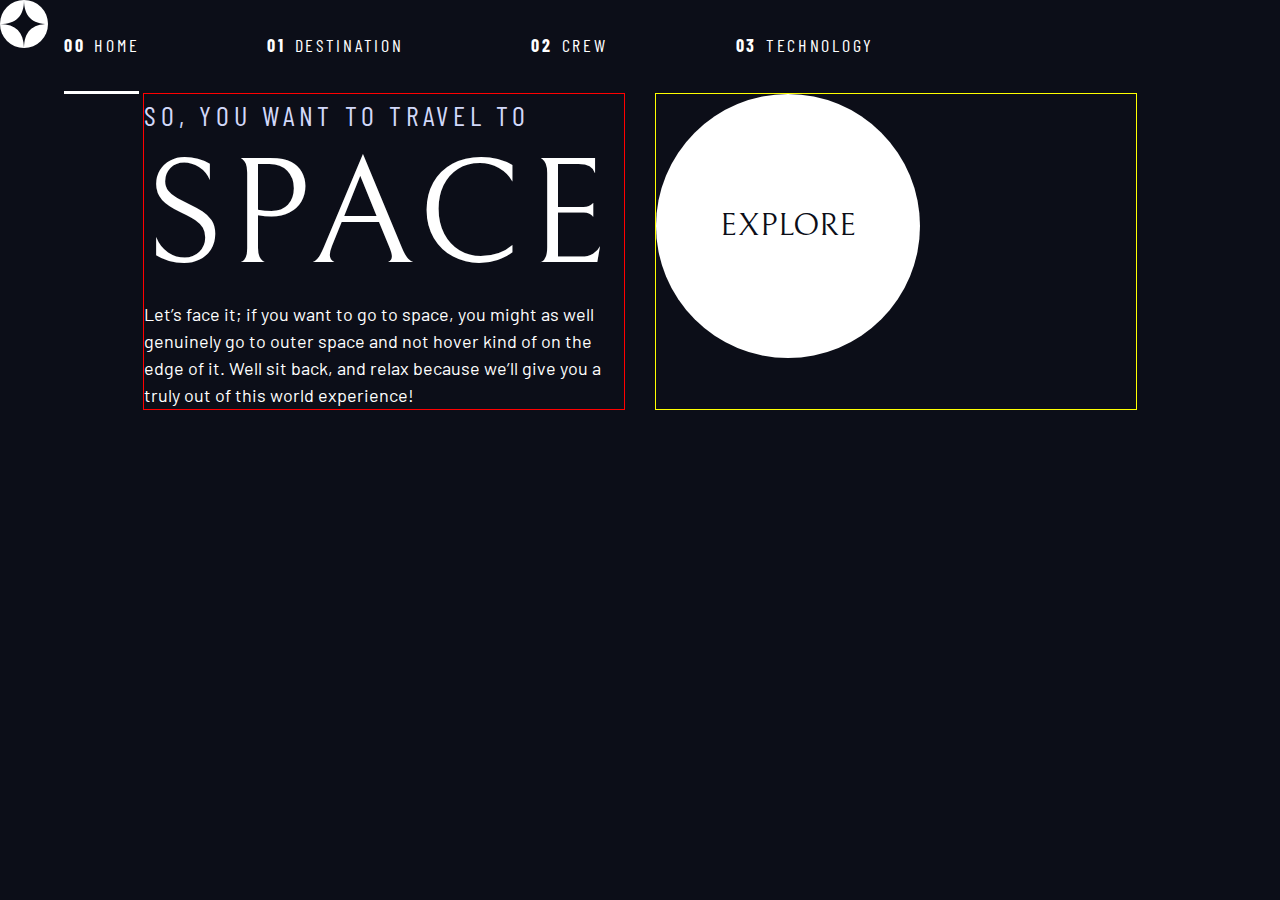
==== space-tourism-website-main/starter-code/index.html @ 01724c6e "basic grid layout" ====
<!DOCTYPE html>
<html lang="en">

<head>
  <meta charset="UTF-8">
  <meta name="viewport" content="width=device-width, initial-scale=1.0">

  <link rel="icon" type="image/png" sizes="32x32" href="./assets/favicon-32x32.png">
  <!-- Google fonts -->
  <link rel="preconnect" href="https://fonts.googleapis.com">
  <link rel="preconnect" href="https://fonts.gstatic.com" crossorigin>
  <link
    href="https://fonts.googleapis.com/css2?family=Barlow+Condensed:wght@400;700&family=Bellefair&family=Barlow:wght@400;700&display=swap"
    rel="stylesheet">

  <link rel="stylesheet" href="style.css">
  <title>Frontend Mentor | Space tourism website</title>
</head>



<body class="home">

  <header class="primary-header flex">
    <div>
      <img src="./assets/shared/logo.svg" alt="space tourism logo" class="logo">
    </div>
    <nav>
      <ul class="primary-navigation underline-indicators flex">
        <li class="active underline-indicators-hover"><a class="ff-sans-cond uppercase text-white letter-spacing-2"
            href="index.html"><span>00</span>Home</a>
        <li class="underline-indicators-hover"><a class="ff-sans-cond uppercase text-white letter-spacing-2"
            href="destination.html"><span>01</span>Destination</a>
        <li class="underline-indicators-hover"><a class="ff-sans-cond uppercase text-white letter-spacing-2" href="crew.html"><span>02</span>Crew</a>
        <li class="underline-indicators-hover"><a class="ff-sans-cond uppercase text-white letter-spacing-2"
            href="technology.html"><span>03</span>Technology</a>
      </ul>
    </nav>
  </header>

  <div class="grid-container">
    <div>
      <h1 class="text-accent fs-500 ff-sans-cond uppercase letter-spacing-1">So, you want to travel to
        <span class="fs-900 ff-serif text-white">Space</span>
      </h1>
      <p>Let’s face it; if you want to go to space, you might as well genuinely go to
        outer space and not hover kind of on the edge of it. Well sit back, and relax
        because we’ll give you a truly out of this world experience! </p>
    </div>
    <div>
      <a href="#" class="large-button uppercase ff-serif fs-600 text-dark bg-white">Explore</a>
    </div>
  </div>

</body>



</html>
---- space-tourism-website-main/starter-code/style.css ----
/* ------------------- */
/* Custom properties   */
/* ------------------- */

:root {
    /* colors */
    --clr-dark: 230 35% 7%;
    --clr-light: 231 77% 90%;
    --clr-white: 0 0% 100%;

    /* font-sizes */
    --fs-900: 9.375rem;
    --fs-800: 6.25rem;
    --fs-700: 3.5rem;
    --fs-600: 2rem;
    --fs-500: 1.75rem;
    --fs-400: 1.125rem;
    --fs-300: 1rem;
    --fs-200: 0.875rem;

    /* font-families */
    --ff-serif: "Bellefair", serif;
    --ff-sans-cond: "Barlow Condensed", sans-serif;
    --ff-sans-normal: "Barlow", sans-serif;
}


/* ------------------- */
/* Reset               */
/* ------------------- */

/* https://piccalil.li/blog/a-modern-css-reset/ */

/* Box sizing */
*,
*::before,
*::after {
    box-sizing: border-box;
}

/* Reset margins */
body,
h1,
h2,
h3,
h4,
h5,
p,
figure,
picture {
    margin: 0;
}

h1,
h2,
h3,
h4,
h5,
h6,
p {
    font-weight: 400;
}

/* set up the body */
body {
    font-family: var(--ff-sans-normal);
    font-size: var(--fs-400);
    color: hsl(var(--clr-white));
    background-color: hsl(var(--clr-dark));
    line-height: 1.5;
    min-height: 100vh;
}

/* make images easier to work with */
img,
picutre {
    max-width: 100%;
    display: block;
}

/* make form elements easier to work with */
input,
button,
textarea,
select {
    font: inherit;
}

/* remove animations for people who've turned them off */
@media (prefers-reduced-motion: reduce) {

    *,
    *::before,
    *::after {
        animation-duration: 0.01ms !important;
        animation-iteration-count: 1 !important;
        transition-duration: 0.01ms !important;
        scroll-behavior: auto !important;
    }
}


/* ------------------- */
/* Utility classes     */
/* ------------------- */

/* general */

.flex {
    display: flex;
    gap: var(--gap, 1rem);
}

.grid {
    display: grid;
    gap: var(--gap, 1rem);
}

.flow>*:where(:not(:first-child)) {
    margin-top: var(--flow-space, 1rem);
}

.container {
    padding-inline: 2em;
    margin-inline: auto;
    max-width: 80rem;
}
.grid-container {
    display: grid;
    column-gap: var(--container-gap, 2rem);
    grid-template-columns: minmax(2rem, 1fr) repeat(2, minmax(0, 30rem)) minmax(2rem, 1fr);
}

.grid-container>*:first-child {
    grid-column: 2;
    outline: 1px solid red;
}

.grid-container>*:last-child {
    grid-column: 3;
    outline: 1px solid yellow;

}
.sr-only {
    position: absolute;
    width: 1px;
    height: 1px;
    padding: 0;
    margin: -1px;
    overflow: hidden;
    clip: rect(0, 0, 0, 0);
    white-space: nowrap;
    /* added line */
    border: 0;
}

/* colors */

.bg-dark {
    background-color: hsl(var(--clr-dark));
}

.bg-accent {
    background-color: hsl(var(--clr-light));
}

.bg-white {
    background-color: hsl(var(--clr-white));
}

.text-dark {
    color: hsl(var(--clr-dark));
}

.text-accent {
    color: hsl(var(--clr-light));
}

.text-white {
    color: hsl(var(--clr-white));
}

/* typography */

.ff-serif {
    font-family: var(--ff-serif);
}

.ff-sans-cond {
    font-family: var(--ff-sans-cond);
}

.ff-sans-normal {
    font-family: var(--ff-sans-normal);
}

.letter-spacing-1 {
    letter-spacing: 4.75px;
}

.letter-spacing-2 {
    letter-spacing: 2.7px;
}

.letter-spacing-3 {
    letter-spacing: 2.35px;
}

.uppercase {
    text-transform: uppercase;
}

.fs-900 {
    font-size: var(--fs-900);
}

.fs-800 {
    font-size: var(--fs-800);
}

.fs-700 {
    font-size: var(--fs-700);
}

.fs-600 {
    font-size: var(--fs-600);
}

.fs-500 {
    font-size: var(--fs-500);
}

.fs-400 {
    font-size: var(--fs-400);
}

.fs-300 {
    font-size: var(--fs-300);
}

.fs-200 {
    font-size: var(--fs-200);
}

.fs-900,
.fs-800,
.fs-700,
.fs-600 {
    line-height: 1.1;
}

.numbered-title {
    font-family: var(--ff-sans-cond);
    font-size: var(--fs-500);
    text-transform: uppercase;
    letter-spacing: 4.72px;
}

.numbered-title span {
    margin-right: .5em;
    font-weight: 700;
    color: hsl(var(--clr-white) / .25);
}


/* ------------------- */
/* Compontents         */
/* ------------------- */

.large-button {
    position: relative;
    z-index: 1;
    display: inline-grid;
    place-items: center;
    padding: 0 2em;
    border-radius: 50%;
    aspect-ratio: 1;
    text-decoration: none;
}

.large-button::after {
    content: '';
    position: absolute;
    z-index: -1;
    width: 100%;
    height: 100%;
    background: hsl(var(--clr-white) / .1);
    border-radius: 50%;
    opacity: 0;
    transition: opacity 500ms linear, transform 750ms ease-in-out;
}

.large-button:hover::after,
.large-button:focus::after {
    opacity: 1;
    transform: scale(1.5);
}

.primary-navigation {
    --gap: 8rem;
    --underline-gap: 2rem;
    list-style: none;
    padding: 0;
    margin: 0;
}

.primary-navigation a {
    text-decoration: none;
}

.primary-navigation a>span {
    font-weight: 700;
    margin-right: .5em;
}

.underline-indicators>* {
    cursor: pointer;
    padding: var(--underline-gap, 1rem) 0;
    border: 0;
    border-bottom: .2rem solid hsl(var(--clr-white) / 0);
}

.underline-indicators-hover:hover,
.underline-indicators-hover:focus {
    border-color: hsl(var(--clr-white) / .5);
}

.underline-indicators>.active,
.underline-indicators>[aria-selected="true"] {
    color: hsl(var(--clr-white) / 1);
    border-color: hsl(var(--clr-white) / 1);
}

.tab-list {
    --gap: 2rem;
}

.dot-indicators>* {
    cursor: pointer;
    border: 0;
    border-radius: 50%;
    padding: .5em;
    background-color: hsl(var(--clr-white) / .25);
}

.dot-indicators-hover:hover,
.dot-indicators-hover:focus{
    background-color: hsl(var(--clr-white) / .5);
}

.dot-indicators>[aria-selected="true"] {
    background-color: hsl(var(--clr-white) / 1);
}
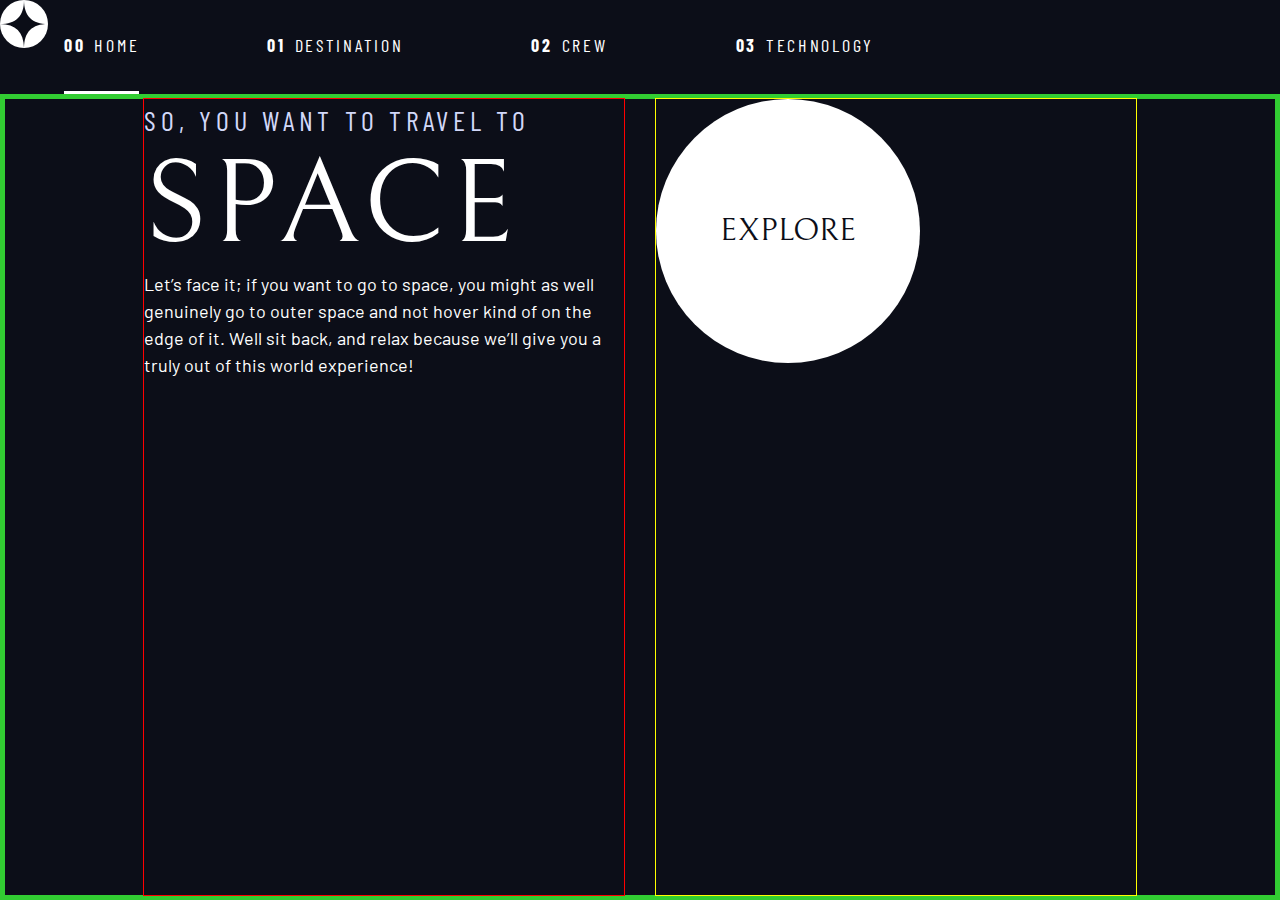
==== commit ae53c039: "tittle d.block" ====
--- a/space-tourism-website-main/starter-code/index.html
+++ b/space-tourism-website-main/starter-code/index.html
@@ -41,7 +41,7 @@
   <div class="grid-container">
     <div>
       <h1 class="text-accent fs-500 ff-sans-cond uppercase letter-spacing-1">So, you want to travel to
-        <span class="fs-900 ff-serif text-white">Space</span>
+        <span class="fs-900 ff-serif text-white d-block">Space</span>
       </h1>
       <p>Let’s face it; if you want to go to space, you might as well genuinely go to
         outer space and not hover kind of on the edge of it. Well sit back, and relax
--- a/space-tourism-website-main/starter-code/style.css
+++ b/space-tourism-website-main/starter-code/style.css
@@ -9,12 +9,12 @@
     --clr-white: 0 0% 100%;
 
     /* font-sizes */
-    --fs-900: 9.375rem;
-    --fs-800: 6.25rem;
-    --fs-700: 3.5rem;
-    --fs-600: 2rem;
+    --fs-900: clamp(5rem, 8vw + 1rem, 9.375rem);
+    --fs-800: 3.5rem;
+    --fs-700: 1.5rem;
+    --fs-600: 1rem;
     --fs-500: 1.75rem;
-    --fs-400: 1.125rem;
+    --fs-400: 0.9375rem;
     --fs-300: 1rem;
     --fs-200: 0.875rem;
 
@@ -22,6 +22,25 @@
     --ff-serif: "Bellefair", serif;
     --ff-sans-cond: "Barlow Condensed", sans-serif;
     --ff-sans-normal: "Barlow", sans-serif;
+}
+
+@media (min-width: 35em) {
+    :root {
+        --fs-800: 5rem;
+        --fs-700: 2.5rem;
+        --fs-600: 1.5rem;
+        --fs-400: 1rem;
+    }
+}
+
+@media (min-width: 45em) {
+    :root {
+        /* font-sizes */
+        --fs-800: 6.25rem;
+        --fs-700: 3.5rem;
+        --fs-600: 2rem;
+        --fs-400: 1.125rem;
+    }
 }
 
 
@@ -69,6 +88,9 @@
     background-color: hsl(var(--clr-dark));
     line-height: 1.5;
     min-height: 100vh;
+
+    display: grid;
+    grid-template-rows: min-content 1fr;
 }
 
 /* make images easier to work with */
@@ -115,6 +137,9 @@
     display: grid;
     gap: var(--gap, 1rem);
 }
+.d-block {
+    display: block;
+}
 
 .flow>*:where(:not(:first-child)) {
     margin-top: var(--flow-space, 1rem);
@@ -126,20 +151,25 @@
     max-width: 80rem;
 }
 .grid-container {
+    border: 5px solid limegreen;
     display: grid;
-    column-gap: var(--container-gap, 2rem);
-    grid-template-columns: minmax(2rem, 1fr) repeat(2, minmax(0, 30rem)) minmax(2rem, 1fr);
-}
-
-.grid-container>*:first-child {
-    grid-column: 2;
-    outline: 1px solid red;
-}
-
-.grid-container>*:last-child {
-    grid-column: 3;
-    outline: 1px solid yellow;
-
+}
+
+@media (min-width: 45em) {
+    .grid-container {
+        column-gap: var(--container-gap, 2rem);
+        grid-template-columns: minmax(2rem, 1fr) repeat(2, minmax(0, 30rem)) minmax(2rem, 1fr);
+    }
+
+    .grid-container>*:first-child {
+        grid-column: 2;
+        outline: 1px solid red;
+    }
+
+    .grid-container>*:last-child {
+        grid-column: 3;
+        outline: 1px solid yellow;
+    }
 }
 .sr-only {
     position: absolute;
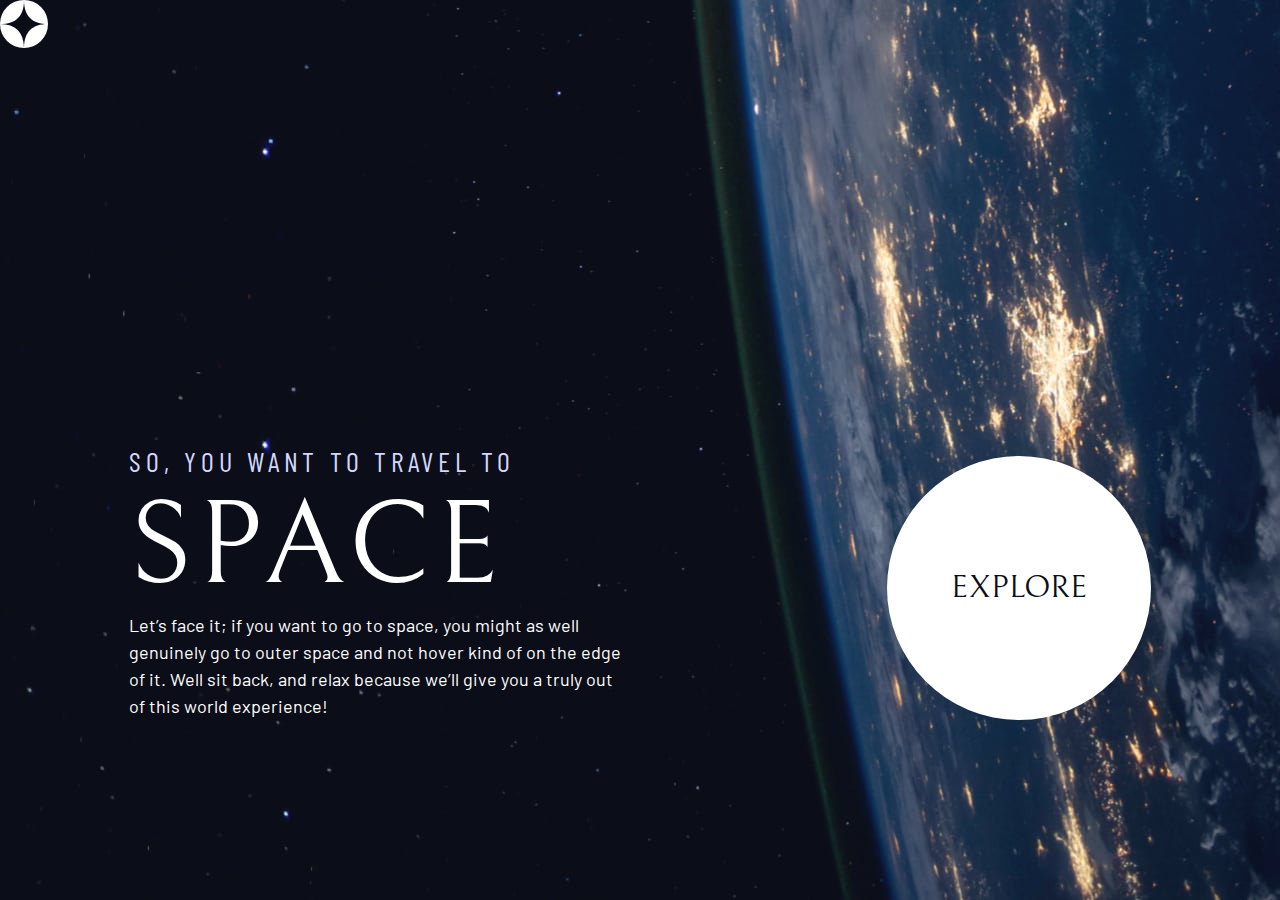
==== commit 678da8e2: "basic layout , home page" ====
--- a/space-tourism-website-main/starter-code/index.html
+++ b/space-tourism-website-main/starter-code/index.html
@@ -23,9 +23,9 @@
 
   <header class="primary-header flex">
     <div>
-      <img src="./assets/shared/logo.svg" alt="space tourism logo" class="logo">
+      <img src="assets/shared/logo.svg" alt="space tourism logo" class="logo">
     </div>
-    <nav>
+    <!-- <nav>
       <ul class="primary-navigation underline-indicators flex">
         <li class="active underline-indicators-hover"><a class="ff-sans-cond uppercase text-white letter-spacing-2"
             href="index.html"><span>00</span>Home</a>
@@ -35,10 +35,10 @@
         <li class="underline-indicators-hover"><a class="ff-sans-cond uppercase text-white letter-spacing-2"
             href="technology.html"><span>03</span>Technology</a>
       </ul>
-    </nav>
+    </nav> -->
   </header>
 
-  <div class="grid-container">
+  <div class="grid-container grid-container--home">
     <div>
       <h1 class="text-accent fs-500 ff-sans-cond uppercase letter-spacing-1">So, you want to travel to
         <span class="fs-900 ff-serif text-white d-block">Space</span>
@@ -48,7 +48,7 @@
         because we’ll give you a truly out of this world experience! </p>
     </div>
     <div>
-      <a href="#" class="large-button uppercase ff-serif fs-600 text-dark bg-white">Explore</a>
+      <a href="#" class="large-button uppercase ff-serif text-dark bg-white">Explore</a>
     </div>
   </div>
 
--- a/space-tourism-website-main/starter-code/style.css
+++ b/space-tourism-website-main/starter-code/style.css
@@ -33,7 +33,7 @@
     }
 }
 
-@media (min-width: 45em) {
+@media (min-width: 48.0625rem) {
     :root {
         /* font-sizes */
         --fs-800: 6.25rem;
@@ -137,6 +137,7 @@
     display: grid;
     gap: var(--gap, 1rem);
 }
+
 .d-block {
     display: block;
 }
@@ -151,26 +152,38 @@
     max-width: 80rem;
 }
 .grid-container {
-    border: 5px solid limegreen;
     display: grid;
-}
-
-@media (min-width: 45em) {
+    text-align: center;
+    place-items: center;
+    padding-inline: 1rem;
+}
+    
+.grid-container * {
+    max-width: 50ch;
+}
+
+
+@media (min-width: 48.0625rem) {
     .grid-container {
+        text-align: left;
         column-gap: var(--container-gap, 2rem);
-        grid-template-columns: minmax(2rem, 1fr) repeat(2, minmax(0, 30rem)) minmax(2rem, 1fr);
+        grid-template-columns: minmax(1 rem, 1fr) repeat(2, minmax(0, 30rem)) minmax(1rem, 1fr);
     }
 
     .grid-container>*:first-child {
+        grid-column: 1;
+    }
+
+    .grid-container>*:last-child {
         grid-column: 2;
-        outline: 1px solid red;
-    }
-
-    .grid-container>*:last-child {
-        grid-column: 3;
-        outline: 1px solid yellow;
-    }
-}
+    }
+
+    .grid-container--home {
+        padding-bottom: max(6rem, 20vh);
+        align-items: end;
+    }
+}
+
 .sr-only {
     position: absolute;
     width: 1px;
@@ -300,6 +313,7 @@
 .large-button {
     position: relative;
     z-index: 1;
+    font-size: 2rem;
     display: inline-grid;
     place-items: center;
     padding: 0 2em;
@@ -380,4 +394,30 @@
 
 .dot-indicators>[aria-selected="true"] {
     background-color: hsl(var(--clr-white) / 1);
+}
+
+/* ----------------------------- */
+/* Page specific background      */
+/* ----------------------------- */
+body {
+    background-size: cover;
+    background-position: bottom center;
+}
+
+/* home */
+.home {
+    background-image: url(assets/home/background-home-mobile.jpg);
+}
+
+@media (min-width: 35rem) {
+    .home {
+        background-position: center center;
+        background-image: url(assets/home/background-home-tablet.jpg);
+    }
+}
+
+@media (min-width: 48.0625rem) {
+    .home {
+        background-image: url(assets/home/background-home-desktop.jpg);
+    }
 }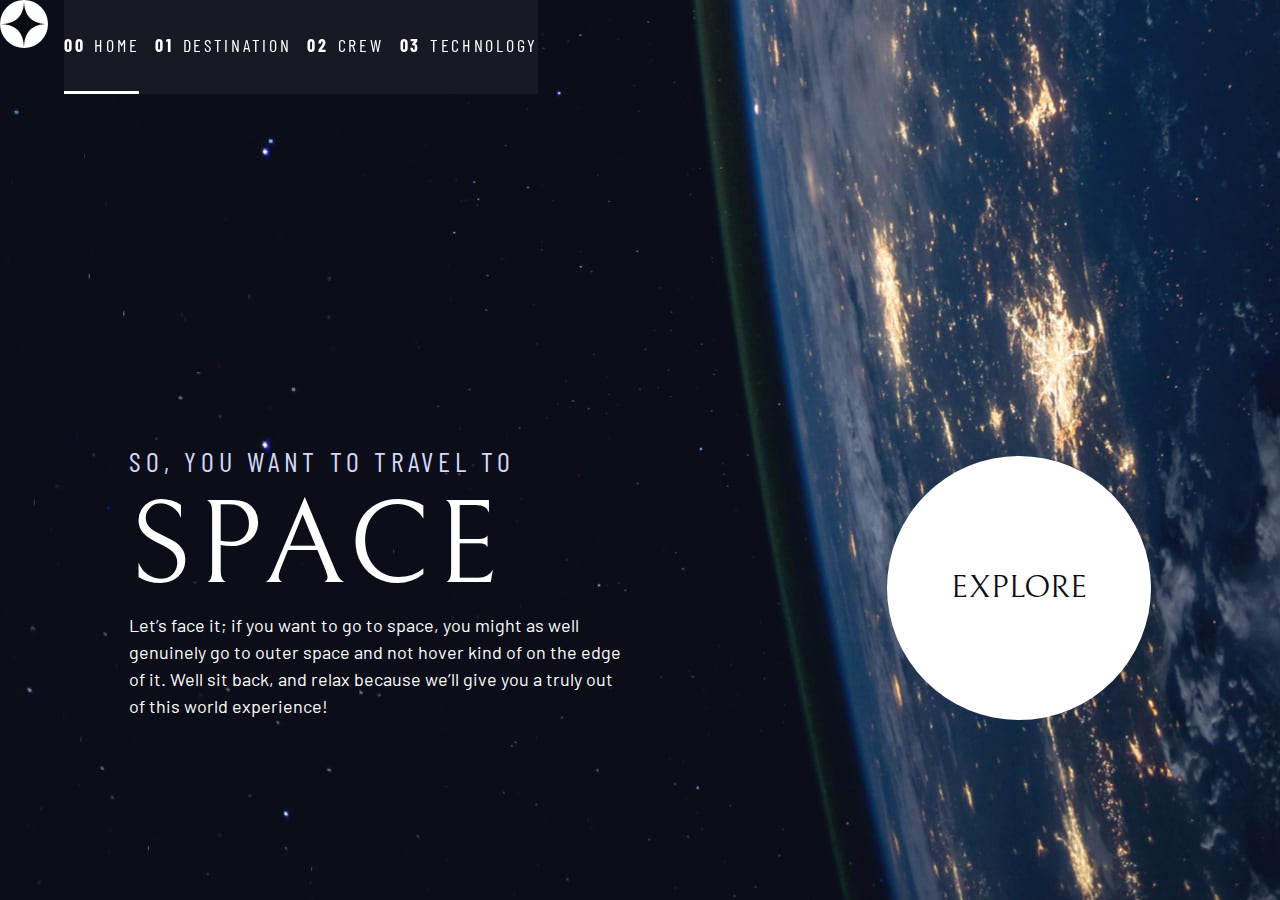
==== commit 24bcbf1f: "navi display" ====
--- a/space-tourism-website-main/starter-code/index.html
+++ b/space-tourism-website-main/starter-code/index.html
@@ -25,8 +25,10 @@
     <div>
       <img src="assets/shared/logo.svg" alt="space tourism logo" class="logo">
     </div>
-    <!-- <nav>
-      <ul class="primary-navigation underline-indicators flex">
+    <button class="mobile-nav-toggle" aria-controls="primary-navigation"><span class="sr-only"
+        aria-expanded="false">Menu</span></button>
+    <nav>
+      <ul id="primary-navigation" class="primary-navigation underline-indicators flex">
         <li class="active underline-indicators-hover"><a class="ff-sans-cond uppercase text-white letter-spacing-2"
             href="index.html"><span>00</span>Home</a>
         <li class="underline-indicators-hover"><a class="ff-sans-cond uppercase text-white letter-spacing-2"
@@ -35,7 +37,7 @@
         <li class="underline-indicators-hover"><a class="ff-sans-cond uppercase text-white letter-spacing-2"
             href="technology.html"><span>03</span>Technology</a>
       </ul>
-    </nav> -->
+    </nav>
   </header>
 
   <div class="grid-container grid-container--home">
@@ -55,5 +57,5 @@
 </body>
 
 
-
+<script src="index.js"></script>
 </html>--- a/space-tourism-website-main/starter-code/style.css
+++ b/space-tourism-website-main/starter-code/style.css
@@ -91,6 +91,8 @@
 
     display: grid;
     grid-template-rows: min-content 1fr;
+
+    overflow-x: hidden;
 }
 
 /* make images easier to work with */
@@ -341,13 +343,51 @@
 }
 
 .primary-navigation {
-    --gap: 8rem;
     --underline-gap: 2rem;
     list-style: none;
     padding: 0;
     margin: 0;
-}
-
+    background: hsl(var(--clr-white) / 0.05);
+    backdrop-filter: blur(1.5rem);
+}
+
+.mobile-nav-toggle {
+    display: none;
+}
+
+@media (max-width: 35rem) {
+    .primary-navigation {
+        --underline-gap: 0.75rem;
+        position: fixed;
+        z-index: 1000;
+        inset: 0 0 0 30%;
+        list-style: none;
+        padding: min(20rem, 15vh) 2rem;
+        margin: 0;
+        flex-direction: column;
+
+        transform: translateX(100%);
+        
+    }
+
+    .primary-navigation.underline-indicators>* {
+        border: 0;
+    }
+
+    .mobile-nav-toggle {
+        display: block;
+        position: absolute;
+        z-index: 2000;
+        right: 1rem;
+        top: 2rem;
+        background: transparent;
+        background-image: url(./assets/shared/icon-hamburger.svg);
+        background-repeat: no-repeat;
+        width: 1.5rem;
+        aspect-ratio: 1;
+        border: 0;
+    }
+}
 .primary-navigation a {
     text-decoration: none;
 }
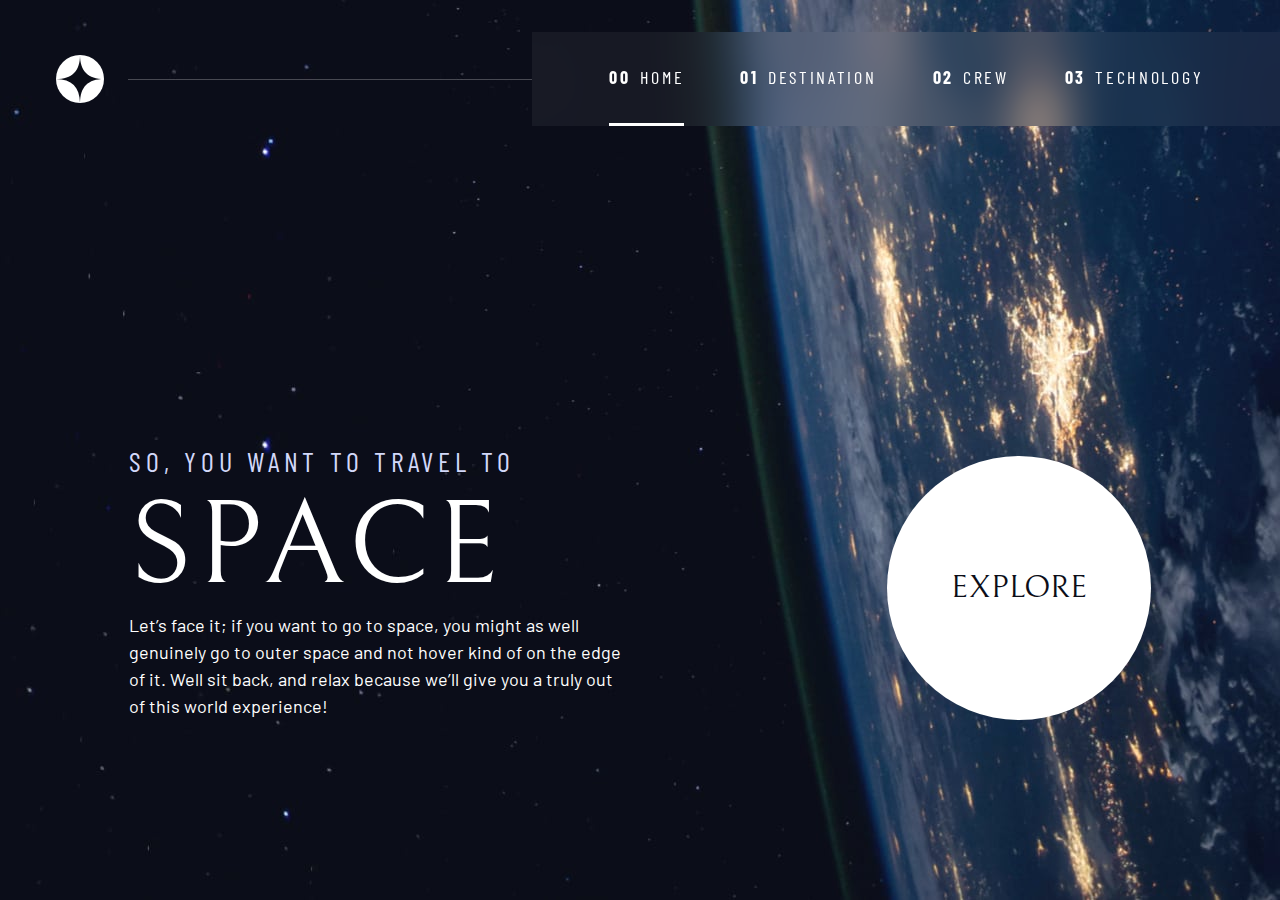
==== commit b9ff4aed: "nav completed" ====
--- a/space-tourism-website-main/starter-code/index.html
+++ b/space-tourism-website-main/starter-code/index.html
@@ -15,6 +15,7 @@
 
   <link rel="stylesheet" href="style.css">
   <title>Frontend Mentor | Space tourism website</title>
+  <script src="index.js" defer></script>
 </head>
 
 
@@ -28,19 +29,19 @@
     <button class="mobile-nav-toggle" aria-controls="primary-navigation"><span class="sr-only"
         aria-expanded="false">Menu</span></button>
     <nav>
-      <ul id="primary-navigation" class="primary-navigation underline-indicators flex">
+      <ul id="primary-navigation" data-visible="false" class="primary-navigation underline-indicators flex">
         <li class="active underline-indicators-hover"><a class="ff-sans-cond uppercase text-white letter-spacing-2"
-            href="index.html"><span>00</span>Home</a>
+            href="index.html"><span aria-hidden="true">00</span>Home</a>
         <li class="underline-indicators-hover"><a class="ff-sans-cond uppercase text-white letter-spacing-2"
-            href="destination.html"><span>01</span>Destination</a>
-        <li class="underline-indicators-hover"><a class="ff-sans-cond uppercase text-white letter-spacing-2" href="crew.html"><span>02</span>Crew</a>
+            href="destination.html"><span aria-hidden="true">01</span>Destination</a>
+        <li class="underline-indicators-hover"><a class="ff-sans-cond uppercase text-white letter-spacing-2" href="crew.html"><span aria-hidden="true">02</span>Crew</a>
         <li class="underline-indicators-hover"><a class="ff-sans-cond uppercase text-white letter-spacing-2"
-            href="technology.html"><span>03</span>Technology</a>
+            href="technology.html"><span aria-hidden="true">03</span>Technology</a>
       </ul>
     </nav>
   </header>
 
-  <div class="grid-container grid-container--home">
+  <main class="grid-container grid-container--home">
     <div>
       <h1 class="text-accent fs-500 ff-sans-cond uppercase letter-spacing-1">So, you want to travel to
         <span class="fs-900 ff-serif text-white d-block">Space</span>
@@ -52,10 +53,9 @@
     <div>
       <a href="#" class="large-button uppercase ff-serif text-dark bg-white">Explore</a>
     </div>
-  </div>
+  </main>
 
 </body>
 
 
-<script src="index.js"></script>
 </html>--- a/space-tourism-website-main/starter-code/style.css
+++ b/space-tourism-website-main/starter-code/style.css
@@ -342,13 +342,32 @@
     transform: scale(1.5);
 }
 
+/* primary-header */
+
+.logo {
+    margin: 1.5rem clamp(1.5rem, 5vw, 3.5rem);
+}
+.primary-header {
+    justify-content: space-between;
+    align-items: center;
+}
+
 .primary-navigation {
+    --gap: clamp(1.5rem, 5vw, 3.5rem);
     --underline-gap: 2rem;
     list-style: none;
     padding: 0;
     margin: 0;
     background: hsl(var(--clr-white) / 0.05);
     backdrop-filter: blur(1.5rem);
+}
+.primary-navigation a {
+    text-decoration: none;
+}
+
+.primary-navigation a>span {
+    font-weight: 700;
+    margin-right: .5em;
 }
 
 .mobile-nav-toggle {
@@ -367,9 +386,12 @@
         flex-direction: column;
 
         transform: translateX(100%);
-        
-    }
-
+        transition: transform 500ms ease-in-out;
+    }
+
+        .primary-navigation[data-visible="true"] {
+            transform: translateX(0);
+        }
     .primary-navigation.underline-indicators>* {
         border: 0;
     }
@@ -383,18 +405,55 @@
         background: transparent;
         background-image: url(./assets/shared/icon-hamburger.svg);
         background-repeat: no-repeat;
+        background-position: center;
         width: 1.5rem;
         aspect-ratio: 1;
         border: 0;
     }
-}
-.primary-navigation a {
-    text-decoration: none;
-}
-
-.primary-navigation a>span {
-    font-weight: 700;
-    margin-right: .5em;
+
+    .mobile-nav-toggle[aria-expanded="true"] {
+        background-image: url(./assets/shared/icon-close.svg);
+    }
+
+    .mobile-nav-toggle:focus-visible {
+        outline: 5px solid white;
+        outline-offset: 5px;
+    }
+}
+@media (min-width: 35em) {
+    .primary-navigation {
+        padding-inline: clamp(3rem, 6vw, 7rem);
+    }
+}
+@media (min-width: 35em) and (max-width: 48.0625rem) {
+
+
+    .primary-navigation a>span {
+        display: none;
+    }
+}
+@media (min-width: 45em) {
+
+    .primary-header::after {
+        content: '';
+        display: block;
+        position: relative;
+        height: 1px;
+        width: 100%;
+        margin-right: -2.5rem;
+        background: hsl(var(--clr-white) / .25);
+        order: 1;
+    }
+
+    nav {
+        order: 2;
+    }
+
+    .primary-navigation {
+        margin-block: 2rem;
+    }
+
+
 }
 
 .underline-indicators>* {
